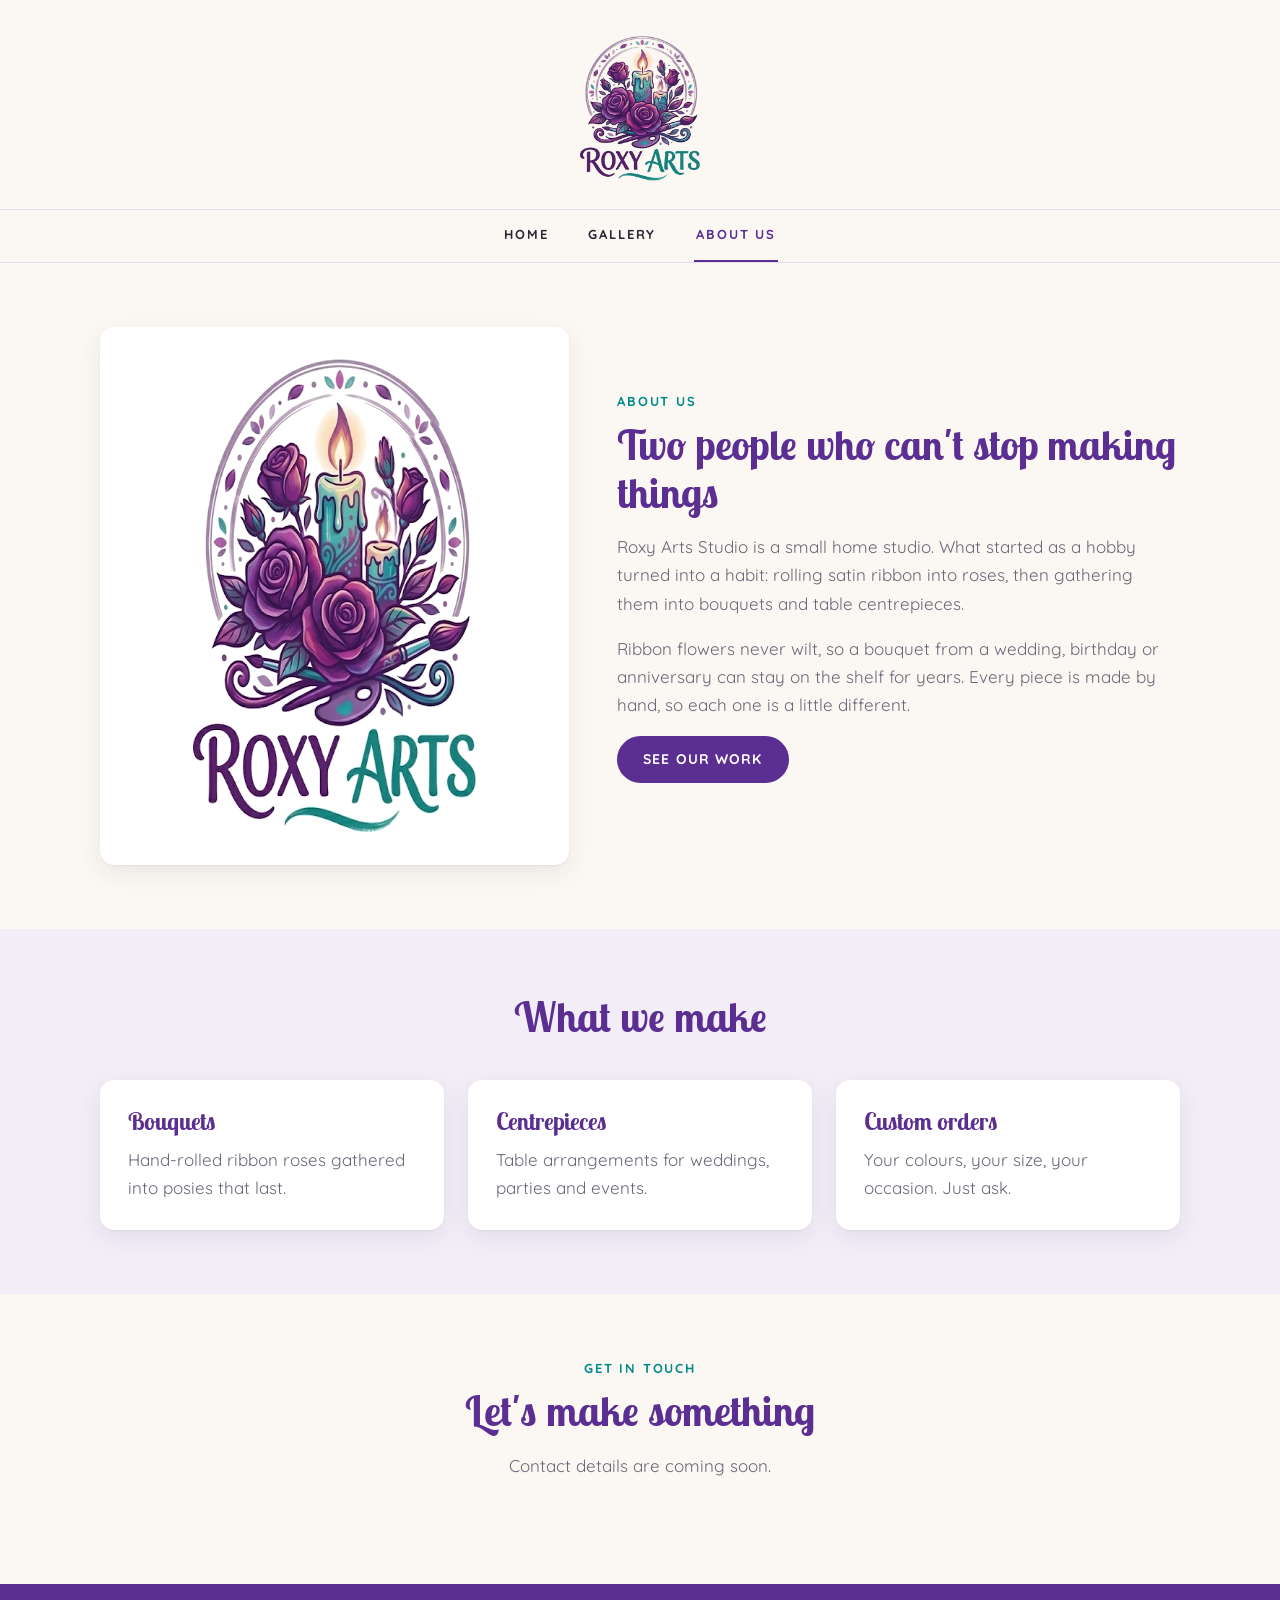
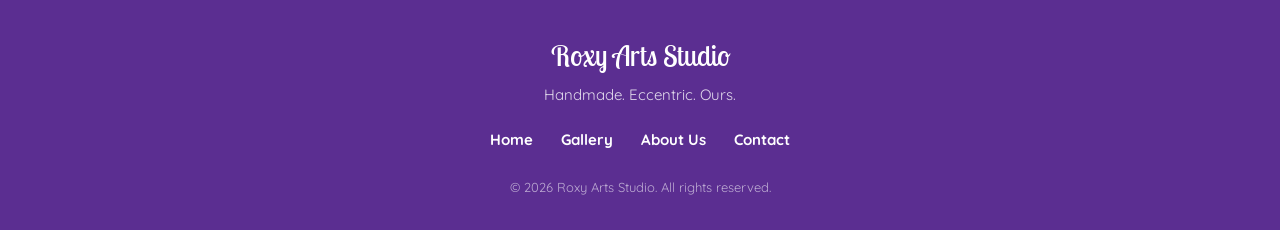
==== about.html @ 351e093e "Redesign site: gallery and about pages, faster images, polish - Add Gallery and About Us pages; all " ====
<!DOCTYPE html>
<html lang="en">
<head>
    <meta charset="UTF-8">
    <meta name="viewport" content="width=device-width, initial-scale=1.0">
    <title>About Us | Roxy Arts Studio</title>
    <meta name="description" content="Meet Roxy Arts Studio: two people who can't stop making things, creating handmade ribbon rose bouquets and centrepieces.">
    <link rel="canonical" href="https://roxyartstudio.com/about.html">

    <meta property="og:type" content="website">
    <meta property="og:site_name" content="Roxy Arts Studio">
    <meta property="og:title" content="About Us | Roxy Arts Studio">
    <meta property="og:description" content="Two people who can't stop making things, creating handmade ribbon rose bouquets and centrepieces.">
    <meta property="og:url" content="https://roxyartstudio.com/about.html">
    <meta property="og:image" content="https://roxyartstudio.com/images/share.jpg">
    <meta name="twitter:card" content="summary_large_image">

    <link rel="icon" href="/favicon.ico" sizes="any">
    <link rel="icon" href="/favicon-32.png" type="image/png">
    <link rel="apple-touch-icon" href="/apple-touch-icon.png">
    <meta name="theme-color" content="#5b2e91">

    <link rel="preconnect" href="https://fonts.googleapis.com">
    <link rel="preconnect" href="https://fonts.gstatic.com" crossorigin>
    <link href="https://fonts.googleapis.com/css2?family=Lobster+Two:wght@400;700&family=Quicksand:wght@500;700&display=swap" rel="stylesheet">
    <link rel="stylesheet" href="/styles.css">
</head>
<body>

    <header class="site-header site-header--compact">
        <a class="site-logo" href="/" aria-label="Roxy Arts Studio home">
            <img src="/images/logo.webp" alt="Roxy Arts logo" width="392" height="474">
        </a>
        <nav class="site-nav" aria-label="Main">
            <ul>
                <li><a href="/">Home</a></li>
                <li><a href="/gallery.html">Gallery</a></li>
                <li><a href="/about.html" aria-current="page">About Us</a></li>
            </ul>
        </nav>
    </header>

    <main>
        <section class="section">
            <div class="container about">
                <div class="about-img">
                    <!-- Swap this for a photo of the two of you when you have one. -->
                    <img src="/images/logo.webp" alt="Roxy Arts logo" width="392" height="474">
                </div>
                <div class="about-text">
                    <span class="eyebrow">About us</span>
                    <h2>Two people who can't stop making things</h2>
                    <p>Roxy Arts Studio is a small home studio. What started as a hobby turned into a habit: rolling satin ribbon into roses, then gathering them into bouquets and table centrepieces.</p>
                    <p>Ribbon flowers never wilt, so a bouquet from a wedding, birthday or anniversary can stay on the shelf for years. Every piece is made by hand, so each one is a little different.</p>
                    <p><a class="btn" href="/gallery.html">See our work</a></p>
                </div>
            </div>
        </section>

        <section class="section section--tint">
            <div class="container">
                <div class="section-head">
                    <h2>What we make</h2>
                </div>
                <div class="values">
                    <div class="value">
                        <h3>Bouquets</h3>
                        <p>Hand-rolled ribbon roses gathered into posies that last.</p>
                    </div>
                    <div class="value">
                        <h3>Centrepieces</h3>
                        <p>Table arrangements for weddings, parties and events.</p>
                    </div>
                    <div class="value">
                        <h3>Custom orders</h3>
                        <p>Your colours, your size, your occasion. Just ask.</p>
                    </div>
                </div>
            </div>
        </section>

        <section class="section" id="contact">
            <div class="container section-head">
                <span class="eyebrow">Get in touch</span>
                <h2>Let's make something</h2>
                <!-- TODO: add email address and social media links here. -->
                <p>Contact details are coming soon.</p>
            </div>
        </section>
    </main>

    <footer class="site-footer">
        <div class="container">
            <div class="brand">Roxy Arts Studio</div>
            <div>Handmade. Eccentric. Ours.</div>
            <nav aria-label="Footer">
                <ul>
                    <li><a href="/">Home</a></li>
                    <li><a href="/gallery.html">Gallery</a></li>
                    <li><a href="/about.html">About Us</a></li>
                    <li><a href="/about.html#contact">Contact</a></li>
                </ul>
            </nav>
            <small>&copy; 2026 Roxy Arts Studio. All rights reserved.</small>
        </div>
    </footer>

</body>
</html>
---- styles.css ----
/* Roxy Arts Studio — shared styles */
:root {
  --purple: #5b2e91;
  --purple-dark: #452270;
  --teal: #008b8b;
  --teal-dark: #006d6d;
  --cream: #fbf7f2;
  --lavender: #f3edf8;
  --ink: #2b2433;
  --muted: #6e6578;
  --line: #e7dfee;
  --radius: 14px;
  --shadow: 0 1px 2px rgba(43, 36, 51, .06), 0 8px 24px rgba(43, 36, 51, .08);
  --shadow-lift: 0 2px 4px rgba(43, 36, 51, .08), 0 16px 36px rgba(91, 46, 145, .16);
}

*, *::before, *::after { box-sizing: border-box; }

html { -webkit-text-size-adjust: 100%; }

body {
  margin: 0;
  background: var(--cream);
  color: var(--ink);
  font-family: 'Quicksand', system-ui, sans-serif;
  font-size: 17px;
  line-height: 1.65;
  -webkit-font-smoothing: antialiased;
}

img { max-width: 100%; display: block; }

a { color: var(--teal); }
a:hover { color: var(--teal-dark); }

:focus-visible { outline: 3px solid var(--teal); outline-offset: 3px; border-radius: 4px; }

.container { max-width: 1120px; margin: 0 auto; padding: 0 20px; }

/* ---------- Header ---------- */
.site-header { text-align: center; padding: 36px 0 0; }

.site-logo { display: inline-block; }
.site-logo img { width: 200px; height: auto; margin: 0 auto; }
.site-header--compact .site-logo img { width: 120px; }

.site-nav {
  margin-top: 20px;
  border-top: 1px solid var(--line);
  border-bottom: 1px solid var(--line);
}
.site-nav ul {
  list-style: none; margin: 0; padding: 0;
  display: flex; justify-content: center; flex-wrap: wrap; gap: 4px 36px;
}
.site-nav a {
  display: inline-block; padding: 14px 2px;
  color: var(--ink); text-decoration: none;
  font-weight: 700; font-size: 13px; letter-spacing: .14em; text-transform: uppercase;
  border-bottom: 2px solid transparent;
  transition: color .2s, border-color .2s;
}
.site-nav a:hover { color: var(--teal); }
.site-nav a[aria-current="page"] { color: var(--purple); border-bottom-color: var(--purple); }

/* ---------- Type ---------- */
h1, h2, h3 {
  font-family: 'Lobster Two', Georgia, serif;
  color: var(--purple);
  font-weight: 700;
  line-height: 1.15;
  margin: 0 0 .4em;
}

.hero { text-align: center; padding: 64px 0 56px; }
.hero h1 { font-size: clamp(2.4rem, 6vw, 4rem); }
.hero p { max-width: 560px; margin: 0 auto; color: var(--muted); font-size: 1.15rem; }

.eyebrow {
  display: block; margin-bottom: 8px;
  color: var(--teal); font-weight: 700; font-size: 13px; letter-spacing: .14em; text-transform: uppercase;
}

.section { padding: 64px 0; }
.section--tint { background: var(--lavender); }
.section-head { text-align: center; margin-bottom: 40px; }
.section-head h2 { font-size: clamp(2rem, 4vw, 2.6rem); }
.section-head p { color: var(--muted); margin: 0 auto; max-width: 560px; }

/* ---------- Buttons ---------- */
.btn {
  display: inline-block; padding: 12px 26px; border-radius: 999px;
  background: var(--purple); color: #fff; text-decoration: none;
  font-weight: 700; font-size: 14px; letter-spacing: .08em; text-transform: uppercase;
  transition: background .2s, transform .2s;
}
.btn:hover { background: var(--purple-dark); color: #fff; transform: translateY(-1px); }
.btn--ghost { background: transparent; color: var(--purple); box-shadow: inset 0 0 0 2px var(--purple); }
.btn--ghost:hover { background: var(--purple); }

.center { text-align: center; }
.mt { margin-top: 40px; }

/* ---------- Artwork cards ---------- */
.grid {
  display: grid; gap: 28px;
  grid-template-columns: repeat(auto-fill, minmax(280px, 1fr));
}

.card {
  background: #fff; border-radius: var(--radius); overflow: hidden;
  box-shadow: var(--shadow);
  transition: transform .25s ease, box-shadow .25s ease;
  display: flex; flex-direction: column;
}
.card:hover { transform: translateY(-4px); box-shadow: var(--shadow-lift); }

.card-media {
  display: block; width: 100%; padding: 0; border: 0; cursor: zoom-in;
  aspect-ratio: 1 / 1; overflow: hidden; background: var(--lavender);
}
.card-media img { width: 100%; height: 100%; object-fit: cover; transition: transform .5s ease; }
.card:hover .card-media img { transform: scale(1.04); }

.card-body { padding: 20px 22px 24px; }
.card-body h3 { font-size: 1.6rem; margin-bottom: .2em; }
.card-body p { margin: 0; color: var(--muted); font-size: .98rem; }
.card-tag {
  display: inline-block; margin-top: 12px; padding: 3px 12px; border-radius: 999px;
  background: var(--lavender); color: var(--purple);
  font-size: 12px; font-weight: 700; letter-spacing: .08em; text-transform: uppercase;
}

/* "Made to order" call-out card */
.card--cta {
  background: linear-gradient(160deg, var(--purple) 0%, #7a3fb5 55%, var(--teal) 130%);
  color: #fff; justify-content: center; text-align: center; padding: 40px 28px;
  min-height: 100%;
}
.card--cta h3 { color: #fff; font-size: 2rem; }
.card--cta p { color: rgba(255, 255, 255, .88); margin: 0 0 24px; }
.card--cta .btn { background: #fff; color: var(--purple); }
.card--cta .btn:hover { background: var(--cream); color: var(--purple-dark); }

/* ---------- About ---------- */
.about { display: grid; gap: 48px; align-items: center; grid-template-columns: 1fr; }
@media (min-width: 820px) { .about { grid-template-columns: 1fr 1.2fr; } }
.about-img { background: #fff; border-radius: var(--radius); box-shadow: var(--shadow); padding: 32px; }
.about-img img { width: 70%; margin: 0 auto; }
.about-text h2 { font-size: clamp(2rem, 4vw, 2.6rem); }
.about-text p { color: var(--muted); }

.values { display: grid; gap: 24px; grid-template-columns: repeat(auto-fit, minmax(220px, 1fr)); }
.value { background: #fff; border-radius: var(--radius); padding: 28px; box-shadow: var(--shadow); }
.value h3 { font-size: 1.5rem; }
.value p { margin: 0; color: var(--muted); }

/* ---------- Footer ---------- */
.site-footer {
  background: var(--purple); color: rgba(255, 255, 255, .82);
  padding: 48px 0 32px; text-align: center; font-size: 15px;
}
.site-footer .brand { font-family: 'Lobster Two', Georgia, serif; font-size: 1.8rem; color: #fff; margin-bottom: 4px; }
.site-footer nav ul {
  list-style: none; margin: 20px 0; padding: 0;
  display: flex; justify-content: center; flex-wrap: wrap; gap: 8px 28px;
}
.site-footer a { color: #fff; text-decoration: none; font-weight: 700; }
.site-footer a:hover { color: #bff0ef; text-decoration: underline; }
.site-footer small { display: block; margin-top: 24px; color: rgba(255, 255, 255, .6); font-size: 13px; }

/* ---------- Lightbox ---------- */
.lightbox {
  position: fixed; inset: 0; z-index: 1000;
  display: none; align-items: center; justify-content: center; flex-direction: column;
  background: rgba(20, 14, 28, .92); padding: 24px; cursor: zoom-out;
}
.lightbox.is-open { display: flex; }
.lightbox img { max-width: min(92vw, 1100px); max-height: 82vh; border-radius: 10px; box-shadow: 0 20px 60px rgba(0, 0, 0, .5); }
.lightbox-caption { color: #fff; margin-top: 14px; font-family: 'Lobster Two', Georgia, serif; font-size: 1.4rem; }
.lightbox-close {
  position: absolute; top: 16px; right: 20px;
  width: 44px; height: 44px; border-radius: 50%; border: 0; cursor: pointer;
  background: rgba(255, 255, 255, .15); color: #fff; font-size: 26px; line-height: 1;
}
.lightbox-close:hover { background: rgba(255, 255, 255, .3); }

@media (max-width: 600px) {
  body { font-size: 16px; }
  .site-logo img { width: 160px; }
  .site-nav ul { gap: 0 22px; }
  .hero { padding: 44px 0 36px; }
  .section { padding: 48px 0; }
}

@media (prefers-reduced-motion: reduce) {
  *, *::before, *::after { transition: none !important; }
}
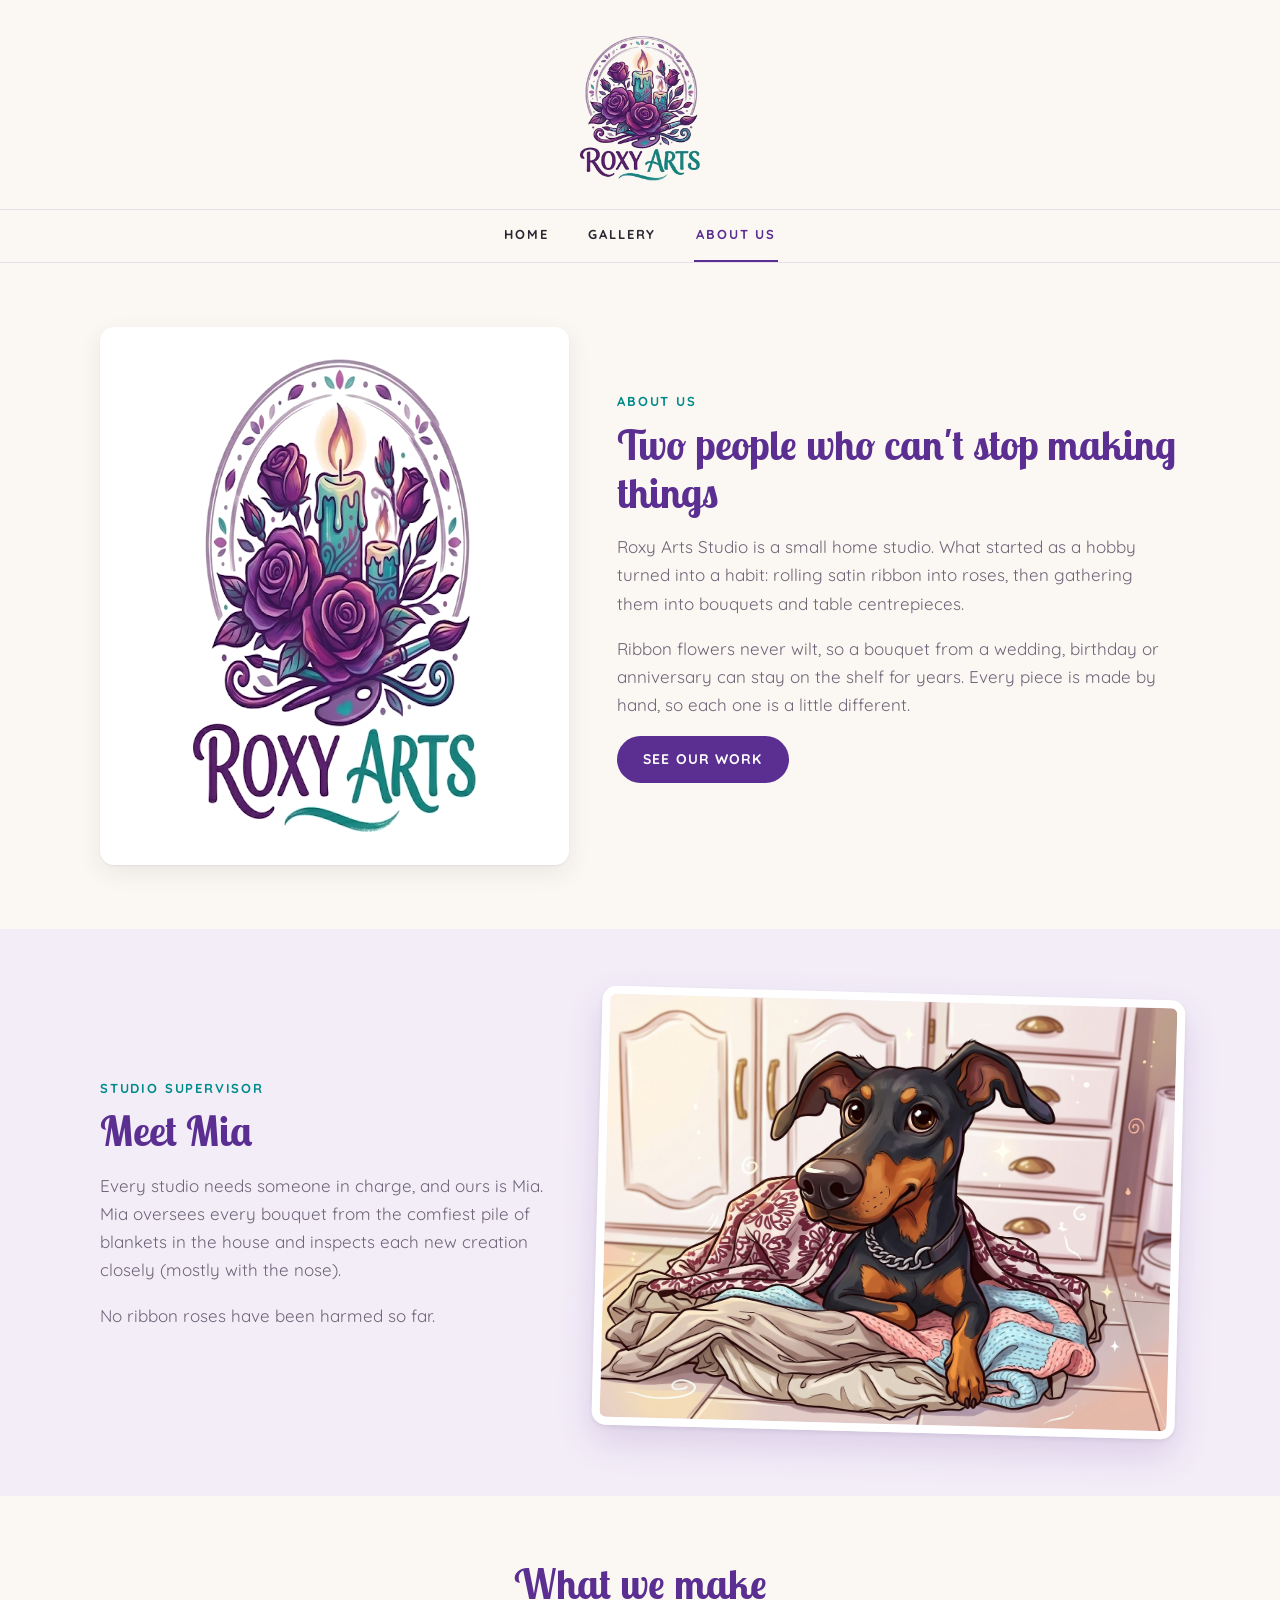
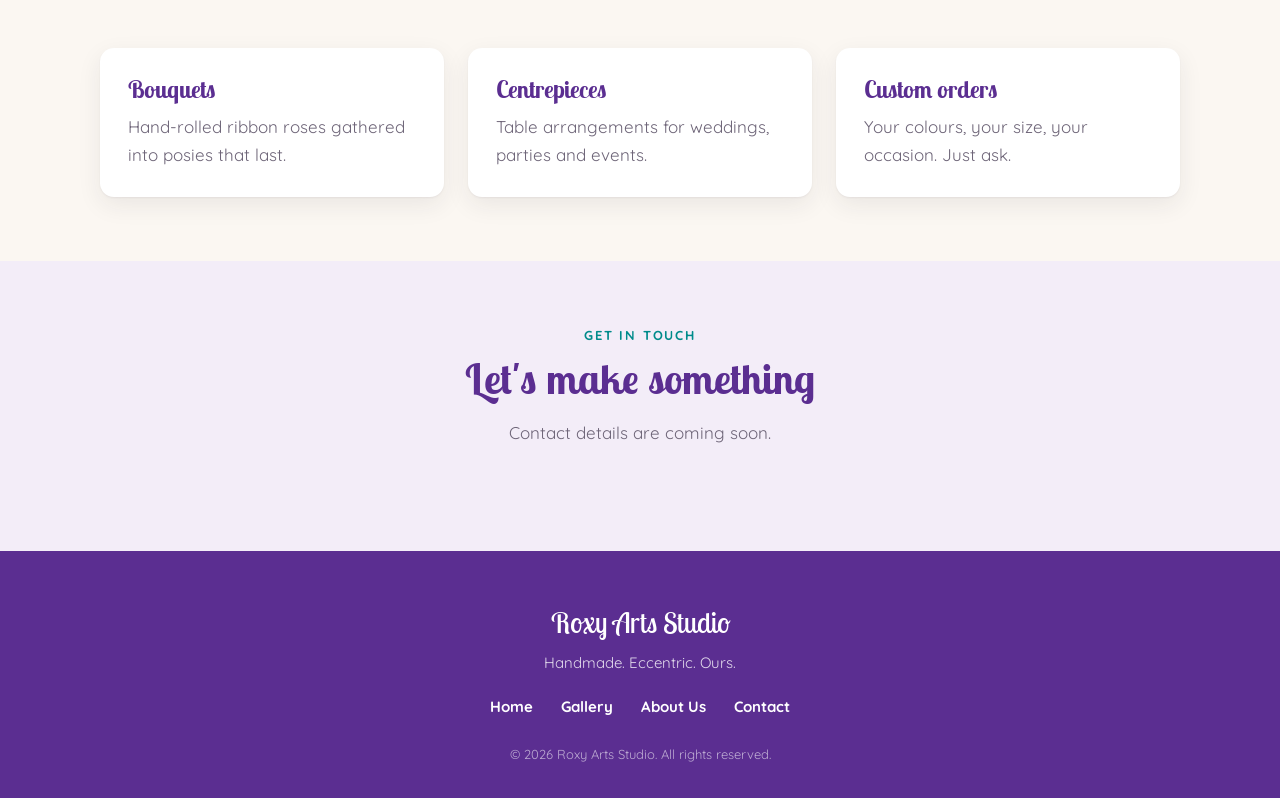
==== commit 9f0b6511: "Add "Meet Mia" section to About page - Add caricature of Mia, the studio dog, with a short caption -" ====
--- a/about.html
+++ b/about.html
@@ -23,7 +23,7 @@
     <link rel="preconnect" href="https://fonts.googleapis.com">
     <link rel="preconnect" href="https://fonts.gstatic.com" crossorigin>
     <link href="https://fonts.googleapis.com/css2?family=Lobster+Two:wght@400;700&family=Quicksand:wght@500;700&display=swap" rel="stylesheet">
-    <link rel="stylesheet" href="/styles.css">
+    <link rel="stylesheet" href="/styles.css?v=2">
 </head>
 <body>
 
@@ -58,6 +58,20 @@
         </section>
 
         <section class="section section--tint">
+            <div class="container about about--reverse">
+                <div class="about-text">
+                    <span class="eyebrow">Studio supervisor</span>
+                    <h2>Meet Mia</h2>
+                    <p>Every studio needs someone in charge, and ours is Mia. Mia oversees every bouquet from the comfiest pile of blankets in the house and inspects each new creation closely (mostly with the nose).</p>
+                    <p>No ribbon roses have been harmed so far.</p>
+                </div>
+                <div class="mia-img">
+                    <img src="/images/mia-caricature.jpg" alt="Cartoon caricature of Mia, a black and tan dog, lying on a pile of colourful blankets" width="1400" height="1045" loading="lazy">
+                </div>
+            </div>
+        </section>
+
+        <section class="section">
             <div class="container">
                 <div class="section-head">
                     <h2>What we make</h2>
@@ -79,7 +93,7 @@
             </div>
         </section>
 
-        <section class="section" id="contact">
+        <section class="section section--tint" id="contact">
             <div class="container section-head">
                 <span class="eyebrow">Get in touch</span>
                 <h2>Let's make something</h2>
--- a/styles.css
+++ b/styles.css
@@ -150,6 +150,14 @@
 .about-text h2 { font-size: clamp(2rem, 4vw, 2.6rem); }
 .about-text p { color: var(--muted); }
 
+@media (min-width: 820px) { .about--reverse { grid-template-columns: 1fr 1.3fr; } }
+.mia-img img {
+  width: 100%; height: auto; border-radius: var(--radius);
+  box-shadow: var(--shadow-lift); border: 8px solid #fff;
+  transform: rotate(1.5deg);
+}
+@media (max-width: 819px) { .about--reverse .mia-img { order: -1; } }
+
 .values { display: grid; gap: 24px; grid-template-columns: repeat(auto-fit, minmax(220px, 1fr)); }
 .value { background: #fff; border-radius: var(--radius); padding: 28px; box-shadow: var(--shadow); }
 .value h3 { font-size: 1.5rem; }
